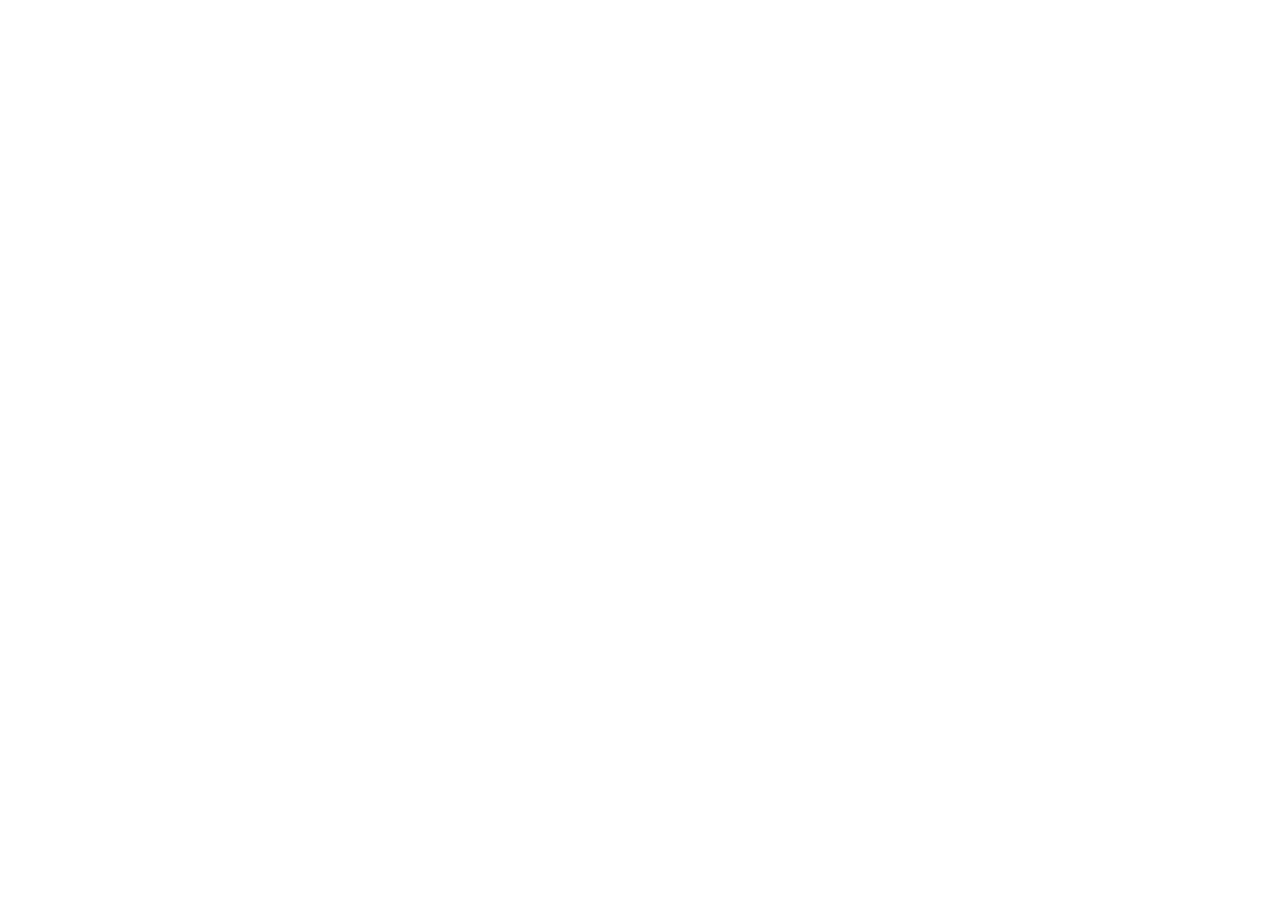
==== new-site/index.html @ 735139dc "Updates" ====
<!doctype html>
<html lang="fr-CA">
  <head>
    <meta charset="UTF-8" />
    <link rel="icon" type="image/png" href="/sitewebclinique/new-site/assets/logo.png" />
    <meta name="viewport" content="width=device-width, initial-scale=1.0" />
    <meta name="description" content="Clinique dentaire Bouche Art - Dre Kathy Bouchard. Dentisterie familiale et esthétique à Ste-Anne-de-Beaupré. Urgences acceptées." />
    <title>Clinique Dentaire Bouche Art - Sainte-Anne-de-Beaupré</title>
    <script type="module" crossorigin src="/sitewebclinique/new-site/assets/index-D2GzhaZu.js"></script>
    <link rel="stylesheet" crossorigin href="/sitewebclinique/new-site/assets/index--TI2cCKN.css">
  </head>
  <body>
    <div id="root"></div>
  </body>
</html>
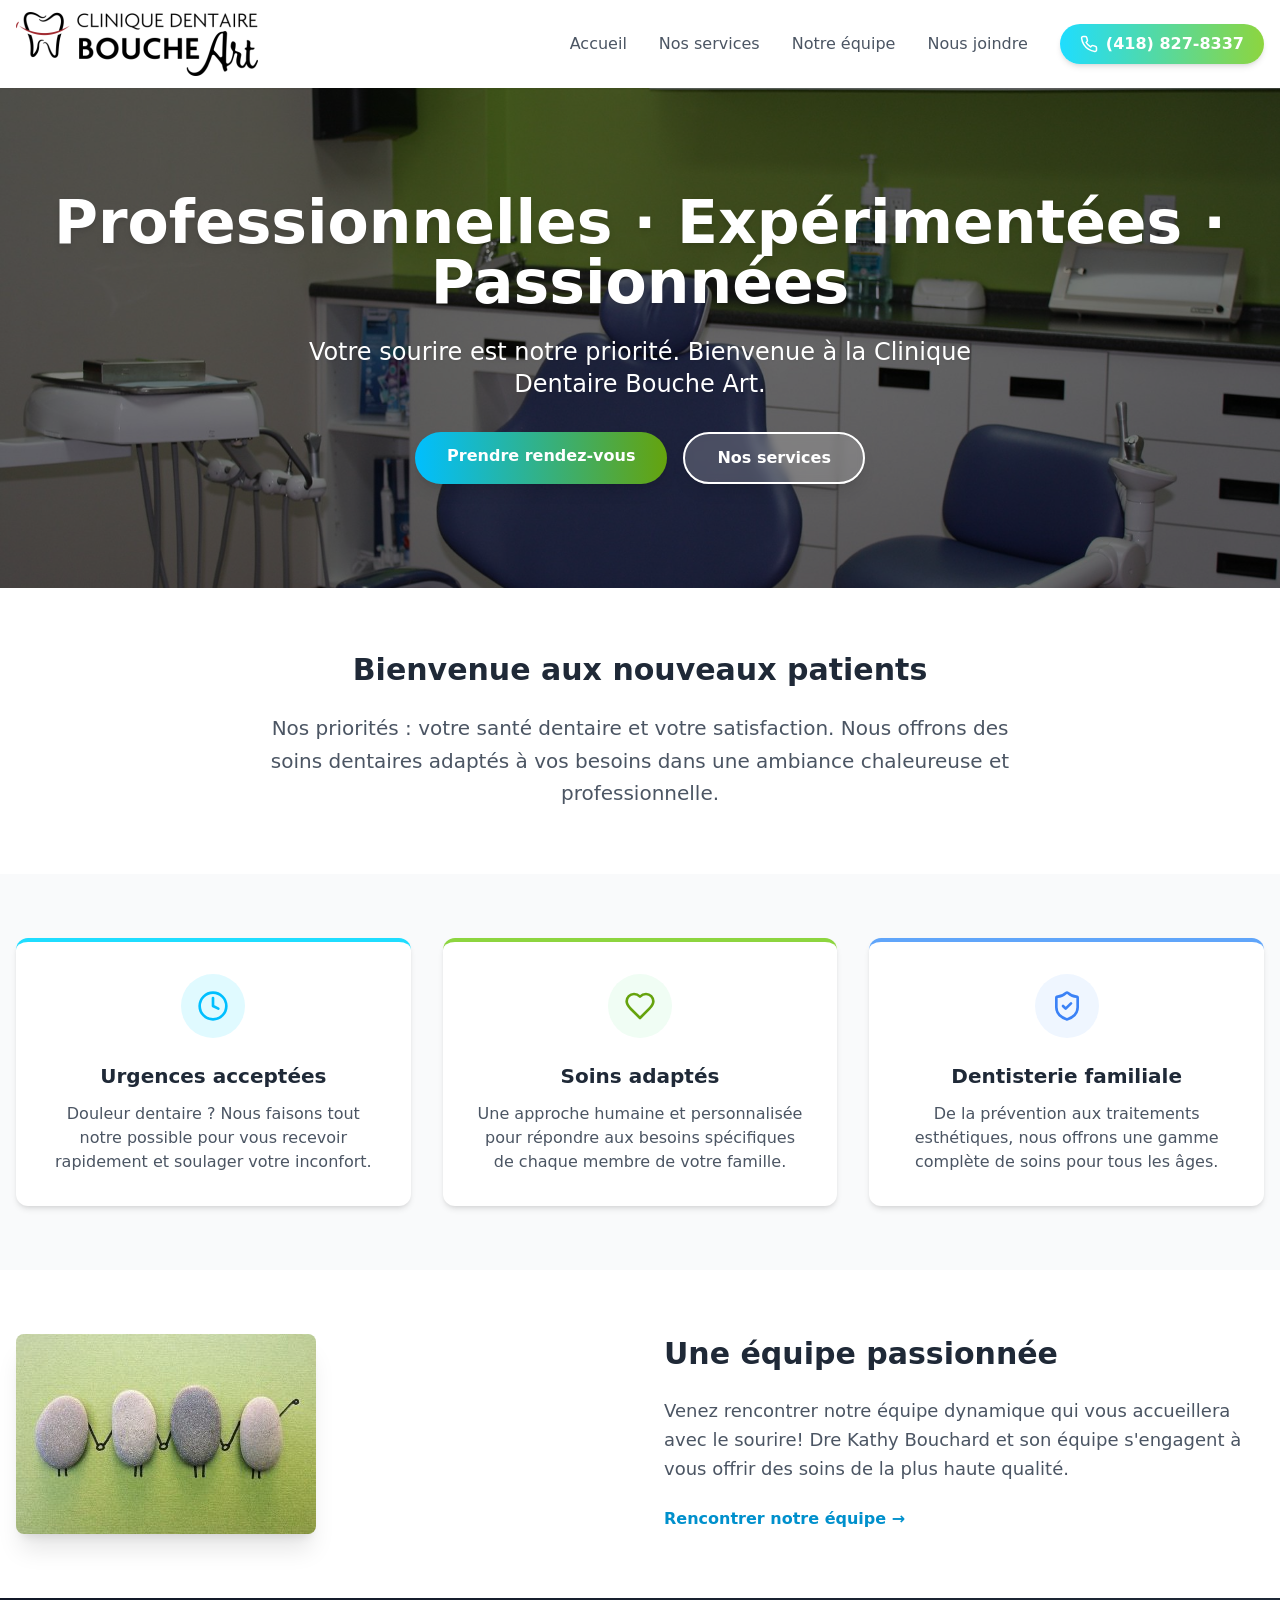
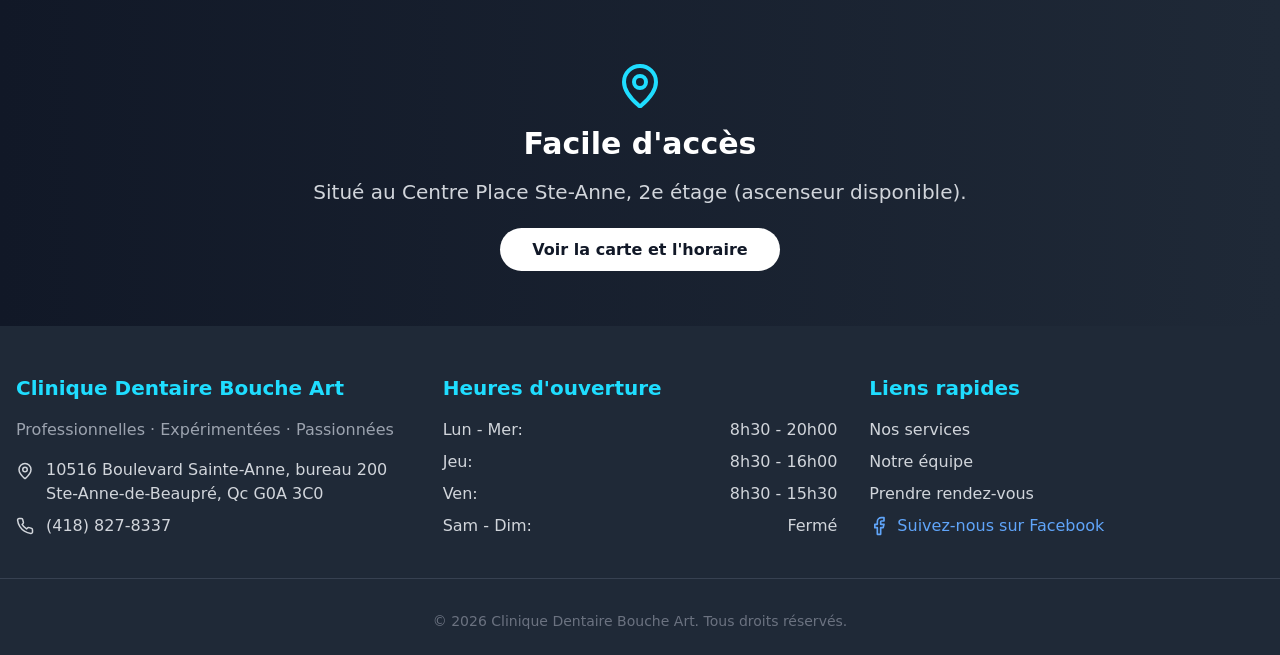
==== commit 48b538ff: "Updates" ====
--- a/new-site/index.html
+++ b/new-site/index.html
@@ -2,12 +2,12 @@
 <html lang="fr-CA">
   <head>
     <meta charset="UTF-8" />
-    <link rel="icon" type="image/png" href="/sitewebclinique/new-site/assets/logo.png" />
+    <link rel="icon" type="image/png" href="assets/logo.png" />
     <meta name="viewport" content="width=device-width, initial-scale=1.0" />
     <meta name="description" content="Clinique dentaire Bouche Art - Dre Kathy Bouchard. Dentisterie familiale et esthétique à Ste-Anne-de-Beaupré. Urgences acceptées." />
     <title>Clinique Dentaire Bouche Art - Sainte-Anne-de-Beaupré</title>
-    <script type="module" crossorigin src="/sitewebclinique/new-site/assets/index-D2GzhaZu.js"></script>
-    <link rel="stylesheet" crossorigin href="/sitewebclinique/new-site/assets/index--TI2cCKN.css">
+    <script type="module" crossorigin src="./assets/index-dnM2ivyN.js"></script>
+    <link rel="stylesheet" crossorigin href="./assets/index--TI2cCKN.css">
   </head>
   <body>
     <div id="root"></div>
--- a/new-site/assets/index--TI2cCKN.css
+++ b/new-site/assets/index--TI2cCKN.css
@@ -0,0 +1 @@
+*,:before,:after{--tw-border-spacing-x: 0;--tw-border-spacing-y: 0;--tw-translate-x: 0;--tw-translate-y: 0;--tw-rotate: 0;--tw-skew-x: 0;--tw-skew-y: 0;--tw-scale-x: 1;--tw-scale-y: 1;--tw-pan-x: ;--tw-pan-y: ;--tw-pinch-zoom: ;--tw-scroll-snap-strictness: proximity;--tw-gradient-from-position: ;--tw-gradient-via-position: ;--tw-gradient-to-position: ;--tw-ordinal: ;--tw-slashed-zero: ;--tw-numeric-figure: ;--tw-numeric-spacing: ;--tw-numeric-fraction: ;--tw-ring-inset: ;--tw-ring-offset-width: 0px;--tw-ring-offset-color: #fff;--tw-ring-color: rgb(59 130 246 / .5);--tw-ring-offset-shadow: 0 0 #0000;--tw-ring-shadow: 0 0 #0000;--tw-shadow: 0 0 #0000;--tw-shadow-colored: 0 0 #0000;--tw-blur: ;--tw-brightness: ;--tw-contrast: ;--tw-grayscale: ;--tw-hue-rotate: ;--tw-invert: ;--tw-saturate: ;--tw-sepia: ;--tw-drop-shadow: ;--tw-backdrop-blur: ;--tw-backdrop-brightness: ;--tw-backdrop-contrast: ;--tw-backdrop-grayscale: ;--tw-backdrop-hue-rotate: ;--tw-backdrop-invert: ;--tw-backdrop-opacity: ;--tw-backdrop-saturate: ;--tw-backdrop-sepia: ;--tw-contain-size: ;--tw-contain-layout: ;--tw-contain-paint: ;--tw-contain-style: }::backdrop{--tw-border-spacing-x: 0;--tw-border-spacing-y: 0;--tw-translate-x: 0;--tw-translate-y: 0;--tw-rotate: 0;--tw-skew-x: 0;--tw-skew-y: 0;--tw-scale-x: 1;--tw-scale-y: 1;--tw-pan-x: ;--tw-pan-y: ;--tw-pinch-zoom: ;--tw-scroll-snap-strictness: proximity;--tw-gradient-from-position: ;--tw-gradient-via-position: ;--tw-gradient-to-position: ;--tw-ordinal: ;--tw-slashed-zero: ;--tw-numeric-figure: ;--tw-numeric-spacing: ;--tw-numeric-fraction: ;--tw-ring-inset: ;--tw-ring-offset-width: 0px;--tw-ring-offset-color: #fff;--tw-ring-color: rgb(59 130 246 / .5);--tw-ring-offset-shadow: 0 0 #0000;--tw-ring-shadow: 0 0 #0000;--tw-shadow: 0 0 #0000;--tw-shadow-colored: 0 0 #0000;--tw-blur: ;--tw-brightness: ;--tw-contrast: ;--tw-grayscale: ;--tw-hue-rotate: ;--tw-invert: ;--tw-saturate: ;--tw-sepia: ;--tw-drop-shadow: ;--tw-backdrop-blur: ;--tw-backdrop-brightness: ;--tw-backdrop-contrast: ;--tw-backdrop-grayscale: ;--tw-backdrop-hue-rotate: ;--tw-backdrop-invert: ;--tw-backdrop-opacity: ;--tw-backdrop-saturate: ;--tw-backdrop-sepia: ;--tw-contain-size: ;--tw-contain-layout: ;--tw-contain-paint: ;--tw-contain-style: }*,:before,:after{box-sizing:border-box;border-width:0;border-style:solid;border-color:#e5e7eb}:before,:after{--tw-content: ""}html,:host{line-height:1.5;-webkit-text-size-adjust:100%;-moz-tab-size:4;-o-tab-size:4;tab-size:4;font-family:Inter,system-ui,sans-serif;font-feature-settings:normal;font-variation-settings:normal;-webkit-tap-highlight-color:transparent}body{margin:0;line-height:inherit}hr{height:0;color:inherit;border-top-width:1px}abbr:where([title]){-webkit-text-decoration:underline dotted;text-decoration:underline dotted}h1,h2,h3,h4,h5,h6{font-size:inherit;font-weight:inherit}a{color:inherit;text-decoration:inherit}b,strong{font-weight:bolder}code,kbd,samp,pre{font-family:ui-monospace,SFMono-Regular,Menlo,Monaco,Consolas,Liberation Mono,Courier New,monospace;font-feature-settings:normal;font-variation-settings:normal;font-size:1em}small{font-size:80%}sub,sup{font-size:75%;line-height:0;position:relative;vertical-align:baseline}sub{bottom:-.25em}sup{top:-.5em}table{text-indent:0;border-color:inherit;border-collapse:collapse}button,input,optgroup,select,textarea{font-family:inherit;font-feature-settings:inherit;font-variation-settings:inherit;font-size:100%;font-weight:inherit;line-height:inherit;letter-spacing:inherit;color:inherit;margin:0;padding:0}button,select{text-transform:none}button,input:where([type=button]),input:where([type=reset]),input:where([type=submit]){-webkit-appearance:button;background-color:transparent;background-image:none}:-moz-focusring{outline:auto}:-moz-ui-invalid{box-shadow:none}progress{vertical-align:baseline}::-webkit-inner-spin-button,::-webkit-outer-spin-button{height:auto}[type=search]{-webkit-appearance:textfield;outline-offset:-2px}::-webkit-search-decoration{-webkit-appearance:none}::-webkit-file-upload-button{-webkit-appearance:button;font:inherit}summary{display:list-item}blockquote,dl,dd,h1,h2,h3,h4,h5,h6,hr,figure,p,pre{margin:0}fieldset{margin:0;padding:0}legend{padding:0}ol,ul,menu{list-style:none;margin:0;padding:0}dialog{padding:0}textarea{resize:vertical}input::-moz-placeholder,textarea::-moz-placeholder{opacity:1;color:#9ca3af}input::placeholder,textarea::placeholder{opacity:1;color:#9ca3af}button,[role=button]{cursor:pointer}:disabled{cursor:default}img,svg,video,canvas,audio,iframe,embed,object{display:block;vertical-align:middle}img,video{max-width:100%;height:auto}[hidden]:where(:not([hidden=until-found])){display:none}.container{width:100%}@media(min-width:640px){.container{max-width:640px}}@media(min-width:768px){.container{max-width:768px}}@media(min-width:1024px){.container{max-width:1024px}}@media(min-width:1280px){.container{max-width:1280px}}@media(min-width:1536px){.container{max-width:1536px}}.absolute{position:absolute}.relative{position:relative}.sticky{position:sticky}.inset-0{top:0;right:0;bottom:0;left:0}.bottom-4{bottom:1rem}.left-4{left:1rem}.top-0{top:0}.z-0{z-index:0}.z-10{z-index:10}.z-50{z-index:50}.mx-auto{margin-left:auto;margin-right:auto}.mb-1{margin-bottom:.25rem}.mb-16{margin-bottom:4rem}.mb-2{margin-bottom:.5rem}.mb-3{margin-bottom:.75rem}.mb-4{margin-bottom:1rem}.mb-6{margin-bottom:1.5rem}.mb-8{margin-bottom:2rem}.mt-1{margin-top:.25rem}.mt-4{margin-top:1rem}.mt-8{margin-top:2rem}.block{display:block}.flex{display:flex}.inline-flex{display:inline-flex}.grid{display:grid}.hidden{display:none}.h-12{height:3rem}.h-16{height:4rem}.h-64{height:16rem}.h-80{height:20rem}.h-\[500px\]{height:500px}.h-full{height:100%}.min-h-screen{min-height:100vh}.w-16{width:4rem}.w-48{width:12rem}.w-full{width:100%}.max-w-2xl{max-width:42rem}.max-w-3xl{max-width:48rem}.max-w-4xl{max-width:56rem}.max-w-5xl{max-width:64rem}.shrink-0{flex-shrink:0}.flex-grow{flex-grow:1}.transform{transform:translate(var(--tw-translate-x),var(--tw-translate-y)) rotate(var(--tw-rotate)) skew(var(--tw-skew-x)) skewY(var(--tw-skew-y)) scaleX(var(--tw-scale-x)) scaleY(var(--tw-scale-y))}.animate-fade-in{animation:fadeIn .5s ease-out}.list-disc{list-style-type:disc}.flex-col{flex-direction:column}.items-start{align-items:flex-start}.items-center{align-items:center}.justify-center{justify-content:center}.justify-between{justify-content:space-between}.gap-12{gap:3rem}.gap-2{gap:.5rem}.gap-3{gap:.75rem}.gap-4{gap:1rem}.gap-6{gap:1.5rem}.gap-8{gap:2rem}.space-y-1>:not([hidden])~:not([hidden]){--tw-space-y-reverse: 0;margin-top:calc(.25rem * calc(1 - var(--tw-space-y-reverse)));margin-bottom:calc(.25rem * var(--tw-space-y-reverse))}.space-y-2>:not([hidden])~:not([hidden]){--tw-space-y-reverse: 0;margin-top:calc(.5rem * calc(1 - var(--tw-space-y-reverse)));margin-bottom:calc(.5rem * var(--tw-space-y-reverse))}.space-y-4>:not([hidden])~:not([hidden]){--tw-space-y-reverse: 0;margin-top:calc(1rem * calc(1 - var(--tw-space-y-reverse)));margin-bottom:calc(1rem * var(--tw-space-y-reverse))}.space-y-6>:not([hidden])~:not([hidden]){--tw-space-y-reverse: 0;margin-top:calc(1.5rem * calc(1 - var(--tw-space-y-reverse)));margin-bottom:calc(1.5rem * var(--tw-space-y-reverse))}.space-y-8>:not([hidden])~:not([hidden]){--tw-space-y-reverse: 0;margin-top:calc(2rem * calc(1 - var(--tw-space-y-reverse)));margin-bottom:calc(2rem * var(--tw-space-y-reverse))}.overflow-hidden{overflow:hidden}.break-all{word-break:break-all}.rounded-full{border-radius:9999px}.rounded-lg{border-radius:.5rem}.rounded-xl{border-radius:.75rem}.border{border-width:1px}.border-2{border-width:2px}.border-b{border-bottom-width:1px}.border-t{border-top-width:1px}.border-t-4{border-top-width:4px}.border-blue-400{--tw-border-opacity: 1;border-color:rgb(96 165 250 / var(--tw-border-opacity, 1))}.border-cyan-400{--tw-border-opacity: 1;border-color:rgb(31 221 255 / var(--tw-border-opacity, 1))}.border-gray-100{--tw-border-opacity: 1;border-color:rgb(243 244 246 / var(--tw-border-opacity, 1))}.border-gray-300{--tw-border-opacity: 1;border-color:rgb(209 213 219 / var(--tw-border-opacity, 1))}.border-gray-700{--tw-border-opacity: 1;border-color:rgb(55 65 81 / var(--tw-border-opacity, 1))}.border-green-400{--tw-border-opacity: 1;border-color:rgb(141 213 63 / var(--tw-border-opacity, 1))}.border-white{--tw-border-opacity: 1;border-color:rgb(255 255 255 / var(--tw-border-opacity, 1))}.bg-black{--tw-bg-opacity: 1;background-color:rgb(0 0 0 / var(--tw-bg-opacity, 1))}.bg-blue-100{--tw-bg-opacity: 1;background-color:rgb(219 234 254 / var(--tw-bg-opacity, 1))}.bg-blue-50{--tw-bg-opacity: 1;background-color:rgb(239 246 255 / var(--tw-bg-opacity, 1))}.bg-cyan-100{--tw-bg-opacity: 1;background-color:rgb(184 243 255 / var(--tw-bg-opacity, 1))}.bg-cyan-50{--tw-bg-opacity: 1;background-color:rgb(224 250 255 / var(--tw-bg-opacity, 1))}.bg-cyan-600{--tw-bg-opacity: 1;background-color:rgb(0 144 204 / var(--tw-bg-opacity, 1))}.bg-gray-100{--tw-bg-opacity: 1;background-color:rgb(243 244 246 / var(--tw-bg-opacity, 1))}.bg-gray-200{--tw-bg-opacity: 1;background-color:rgb(229 231 235 / var(--tw-bg-opacity, 1))}.bg-gray-50{--tw-bg-opacity: 1;background-color:rgb(249 250 251 / var(--tw-bg-opacity, 1))}.bg-gray-800{--tw-bg-opacity: 1;background-color:rgb(31 41 55 / var(--tw-bg-opacity, 1))}.bg-gray-900{--tw-bg-opacity: 1;background-color:rgb(17 24 39 / var(--tw-bg-opacity, 1))}.bg-green-100{--tw-bg-opacity: 1;background-color:rgb(220 252 231 / var(--tw-bg-opacity, 1))}.bg-green-50{--tw-bg-opacity: 1;background-color:rgb(240 253 244 / var(--tw-bg-opacity, 1))}.bg-orange-100{--tw-bg-opacity: 1;background-color:rgb(255 237 213 / var(--tw-bg-opacity, 1))}.bg-white{--tw-bg-opacity: 1;background-color:rgb(255 255 255 / var(--tw-bg-opacity, 1))}.bg-opacity-20{--tw-bg-opacity: .2}.bg-opacity-50{--tw-bg-opacity: .5}.bg-gradient-to-r{background-image:linear-gradient(to right,var(--tw-gradient-stops))}.bg-gradient-to-t{background-image:linear-gradient(to top,var(--tw-gradient-stops))}.from-black\/50{--tw-gradient-from: rgb(0 0 0 / .5) var(--tw-gradient-from-position);--tw-gradient-to: rgb(0 0 0 / 0) var(--tw-gradient-to-position);--tw-gradient-stops: var(--tw-gradient-from), var(--tw-gradient-to)}.from-cyan-400{--tw-gradient-from: #1fddff var(--tw-gradient-from-position);--tw-gradient-to: rgb(31 221 255 / 0) var(--tw-gradient-to-position);--tw-gradient-stops: var(--tw-gradient-from), var(--tw-gradient-to)}.from-cyan-500{--tw-gradient-from: #00bfff var(--tw-gradient-from-position);--tw-gradient-to: rgb(0 191 255 / 0) var(--tw-gradient-to-position);--tw-gradient-stops: var(--tw-gradient-from), var(--tw-gradient-to)}.from-gray-50{--tw-gradient-from: #f9fafb var(--tw-gradient-from-position);--tw-gradient-to: rgb(249 250 251 / 0) var(--tw-gradient-to-position);--tw-gradient-stops: var(--tw-gradient-from), var(--tw-gradient-to)}.from-gray-900{--tw-gradient-from: #111827 var(--tw-gradient-from-position);--tw-gradient-to: rgb(17 24 39 / 0) var(--tw-gradient-to-position);--tw-gradient-stops: var(--tw-gradient-from), var(--tw-gradient-to)}.to-gray-800{--tw-gradient-to: #1f2937 var(--tw-gradient-to-position)}.to-green-400{--tw-gradient-to: #8dd53f var(--tw-gradient-to-position)}.to-green-500{--tw-gradient-to: #65a30d var(--tw-gradient-to-position)}.to-transparent{--tw-gradient-to: transparent var(--tw-gradient-to-position)}.to-white{--tw-gradient-to: #fff var(--tw-gradient-to-position)}.bg-cover{background-size:cover}.bg-center{background-position:center}.object-cover{-o-object-fit:cover;object-fit:cover}.p-2{padding:.5rem}.p-3{padding:.75rem}.p-4{padding:1rem}.p-6{padding:1.5rem}.p-8{padding:2rem}.px-4{padding-left:1rem;padding-right:1rem}.px-5{padding-left:1.25rem;padding-right:1.25rem}.px-6{padding-left:1.5rem;padding-right:1.5rem}.px-8{padding-left:2rem;padding-right:2rem}.py-16{padding-top:4rem;padding-bottom:4rem}.py-2{padding-top:.5rem;padding-bottom:.5rem}.py-3{padding-top:.75rem;padding-bottom:.75rem}.pb-4{padding-bottom:1rem}.pb-6{padding-bottom:1.5rem}.pl-5{padding-left:1.25rem}.pt-12{padding-top:3rem}.pt-6{padding-top:1.5rem}.pt-8{padding-top:2rem}.text-left{text-align:left}.text-center{text-align:center}.text-justify{text-align:justify}.font-sans{font-family:Inter,system-ui,sans-serif}.text-2xl{font-size:1.5rem;line-height:2rem}.text-3xl{font-size:1.875rem;line-height:2.25rem}.text-4xl{font-size:2.25rem;line-height:2.5rem}.text-lg{font-size:1.125rem;line-height:1.75rem}.text-sm{font-size:.875rem;line-height:1.25rem}.text-xl{font-size:1.25rem;line-height:1.75rem}.font-bold{font-weight:700}.font-light{font-weight:300}.font-medium{font-weight:500}.leading-relaxed{line-height:1.625}.text-blue-400{--tw-text-opacity: 1;color:rgb(96 165 250 / var(--tw-text-opacity, 1))}.text-blue-500{--tw-text-opacity: 1;color:rgb(59 130 246 / var(--tw-text-opacity, 1))}.text-blue-600{--tw-text-opacity: 1;color:rgb(37 99 235 / var(--tw-text-opacity, 1))}.text-cyan-400{--tw-text-opacity: 1;color:rgb(31 221 255 / var(--tw-text-opacity, 1))}.text-cyan-500{--tw-text-opacity: 1;color:rgb(0 191 255 / var(--tw-text-opacity, 1))}.text-cyan-600{--tw-text-opacity: 1;color:rgb(0 144 204 / var(--tw-text-opacity, 1))}.text-gray-300{--tw-text-opacity: 1;color:rgb(209 213 219 / var(--tw-text-opacity, 1))}.text-gray-400{--tw-text-opacity: 1;color:rgb(156 163 175 / var(--tw-text-opacity, 1))}.text-gray-500{--tw-text-opacity: 1;color:rgb(107 114 128 / var(--tw-text-opacity, 1))}.text-gray-600{--tw-text-opacity: 1;color:rgb(75 85 99 / var(--tw-text-opacity, 1))}.text-gray-700{--tw-text-opacity: 1;color:rgb(55 65 81 / var(--tw-text-opacity, 1))}.text-gray-800{--tw-text-opacity: 1;color:rgb(31 41 55 / var(--tw-text-opacity, 1))}.text-gray-900{--tw-text-opacity: 1;color:rgb(17 24 39 / var(--tw-text-opacity, 1))}.text-green-500{--tw-text-opacity: 1;color:rgb(101 163 13 / var(--tw-text-opacity, 1))}.text-green-600{--tw-text-opacity: 1;color:rgb(77 124 15 / var(--tw-text-opacity, 1))}.text-orange-600{--tw-text-opacity: 1;color:rgb(234 88 12 / var(--tw-text-opacity, 1))}.text-white{--tw-text-opacity: 1;color:rgb(255 255 255 / var(--tw-text-opacity, 1))}.opacity-90{opacity:.9}.shadow-lg{--tw-shadow: 0 10px 15px -3px rgb(0 0 0 / .1), 0 4px 6px -4px rgb(0 0 0 / .1);--tw-shadow-colored: 0 10px 15px -3px var(--tw-shadow-color), 0 4px 6px -4px var(--tw-shadow-color);box-shadow:var(--tw-ring-offset-shadow, 0 0 #0000),var(--tw-ring-shadow, 0 0 #0000),var(--tw-shadow)}.shadow-md{--tw-shadow: 0 4px 6px -1px rgb(0 0 0 / .1), 0 2px 4px -2px rgb(0 0 0 / .1);--tw-shadow-colored: 0 4px 6px -1px var(--tw-shadow-color), 0 2px 4px -2px var(--tw-shadow-color);box-shadow:var(--tw-ring-offset-shadow, 0 0 #0000),var(--tw-ring-shadow, 0 0 #0000),var(--tw-shadow)}.shadow-sm{--tw-shadow: 0 1px 2px 0 rgb(0 0 0 / .05);--tw-shadow-colored: 0 1px 2px 0 var(--tw-shadow-color);box-shadow:var(--tw-ring-offset-shadow, 0 0 #0000),var(--tw-ring-shadow, 0 0 #0000),var(--tw-shadow)}.shadow-xl{--tw-shadow: 0 20px 25px -5px rgb(0 0 0 / .1), 0 8px 10px -6px rgb(0 0 0 / .1);--tw-shadow-colored: 0 20px 25px -5px var(--tw-shadow-color), 0 8px 10px -6px var(--tw-shadow-color);box-shadow:var(--tw-ring-offset-shadow, 0 0 #0000),var(--tw-ring-shadow, 0 0 #0000),var(--tw-shadow)}.outline-none{outline:2px solid transparent;outline-offset:2px}.drop-shadow-md{--tw-drop-shadow: drop-shadow(0 4px 3px rgb(0 0 0 / .07)) drop-shadow(0 2px 2px rgb(0 0 0 / .06));filter:var(--tw-blur) var(--tw-brightness) var(--tw-contrast) var(--tw-grayscale) var(--tw-hue-rotate) var(--tw-invert) var(--tw-saturate) var(--tw-sepia) var(--tw-drop-shadow)}.drop-shadow-sm{--tw-drop-shadow: drop-shadow(0 1px 1px rgb(0 0 0 / .05));filter:var(--tw-blur) var(--tw-brightness) var(--tw-contrast) var(--tw-grayscale) var(--tw-hue-rotate) var(--tw-invert) var(--tw-saturate) var(--tw-sepia) var(--tw-drop-shadow)}.backdrop-blur-sm{--tw-backdrop-blur: blur(4px);-webkit-backdrop-filter:var(--tw-backdrop-blur) var(--tw-backdrop-brightness) var(--tw-backdrop-contrast) var(--tw-backdrop-grayscale) var(--tw-backdrop-hue-rotate) var(--tw-backdrop-invert) var(--tw-backdrop-opacity) var(--tw-backdrop-saturate) var(--tw-backdrop-sepia);backdrop-filter:var(--tw-backdrop-blur) var(--tw-backdrop-brightness) var(--tw-backdrop-contrast) var(--tw-backdrop-grayscale) var(--tw-backdrop-hue-rotate) var(--tw-backdrop-invert) var(--tw-backdrop-opacity) var(--tw-backdrop-saturate) var(--tw-backdrop-sepia)}.transition{transition-property:color,background-color,border-color,text-decoration-color,fill,stroke,opacity,box-shadow,transform,filter,backdrop-filter;transition-timing-function:cubic-bezier(.4,0,.2,1);transition-duration:.15s}.transition-all{transition-property:all;transition-timing-function:cubic-bezier(.4,0,.2,1);transition-duration:.15s}.transition-colors{transition-property:color,background-color,border-color,text-decoration-color,fill,stroke;transition-timing-function:cubic-bezier(.4,0,.2,1);transition-duration:.15s}.transition-shadow{transition-property:box-shadow;transition-timing-function:cubic-bezier(.4,0,.2,1);transition-duration:.15s}.transition-transform{transition-property:transform;transition-timing-function:cubic-bezier(.4,0,.2,1);transition-duration:.15s}.duration-500{transition-duration:.5s}.animate-fade-in{animation:fadeIn .5s ease-in-out}@keyframes fadeIn{0%{opacity:0;transform:translateY(10px)}to{opacity:1;transform:translateY(0)}}html{scroll-behavior:smooth}.hover\:scale-105:hover{--tw-scale-x: 1.05;--tw-scale-y: 1.05;transform:translate(var(--tw-translate-x),var(--tw-translate-y)) rotate(var(--tw-rotate)) skew(var(--tw-skew-x)) skewY(var(--tw-skew-y)) scaleX(var(--tw-scale-x)) scaleY(var(--tw-scale-y))}.hover\:bg-cyan-50:hover{--tw-bg-opacity: 1;background-color:rgb(224 250 255 / var(--tw-bg-opacity, 1))}.hover\:bg-cyan-700:hover{--tw-bg-opacity: 1;background-color:rgb(0 112 160 / var(--tw-bg-opacity, 1))}.hover\:bg-opacity-30:hover{--tw-bg-opacity: .3}.hover\:from-cyan-50:hover{--tw-gradient-from: #e0faff var(--tw-gradient-from-position);--tw-gradient-to: rgb(224 250 255 / 0) var(--tw-gradient-to-position);--tw-gradient-stops: var(--tw-gradient-from), var(--tw-gradient-to)}.hover\:from-cyan-600:hover{--tw-gradient-from: #0090cc var(--tw-gradient-from-position);--tw-gradient-to: rgb(0 144 204 / 0) var(--tw-gradient-to-position);--tw-gradient-stops: var(--tw-gradient-from), var(--tw-gradient-to)}.hover\:to-green-600:hover{--tw-gradient-to: #4d7c0f var(--tw-gradient-to-position)}.hover\:to-white:hover{--tw-gradient-to: #fff var(--tw-gradient-to-position)}.hover\:text-blue-300:hover{--tw-text-opacity: 1;color:rgb(147 197 253 / var(--tw-text-opacity, 1))}.hover\:text-blue-600:hover{--tw-text-opacity: 1;color:rgb(37 99 235 / var(--tw-text-opacity, 1))}.hover\:text-blue-800:hover{--tw-text-opacity: 1;color:rgb(30 64 175 / var(--tw-text-opacity, 1))}.hover\:text-cyan-400:hover{--tw-text-opacity: 1;color:rgb(31 221 255 / var(--tw-text-opacity, 1))}.hover\:text-cyan-500:hover{--tw-text-opacity: 1;color:rgb(0 191 255 / var(--tw-text-opacity, 1))}.hover\:text-cyan-700:hover{--tw-text-opacity: 1;color:rgb(0 112 160 / var(--tw-text-opacity, 1))}.hover\:text-green-600:hover{--tw-text-opacity: 1;color:rgb(77 124 15 / var(--tw-text-opacity, 1))}.hover\:text-white:hover{--tw-text-opacity: 1;color:rgb(255 255 255 / var(--tw-text-opacity, 1))}.hover\:shadow-lg:hover{--tw-shadow: 0 10px 15px -3px rgb(0 0 0 / .1), 0 4px 6px -4px rgb(0 0 0 / .1);--tw-shadow-colored: 0 10px 15px -3px var(--tw-shadow-color), 0 4px 6px -4px var(--tw-shadow-color);box-shadow:var(--tw-ring-offset-shadow, 0 0 #0000),var(--tw-ring-shadow, 0 0 #0000),var(--tw-shadow)}.hover\:shadow-xl:hover{--tw-shadow: 0 20px 25px -5px rgb(0 0 0 / .1), 0 8px 10px -6px rgb(0 0 0 / .1);--tw-shadow-colored: 0 20px 25px -5px var(--tw-shadow-color), 0 8px 10px -6px var(--tw-shadow-color);box-shadow:var(--tw-ring-offset-shadow, 0 0 #0000),var(--tw-ring-shadow, 0 0 #0000),var(--tw-shadow)}.focus\:border-transparent:focus{border-color:transparent}.focus\:outline-none:focus{outline:2px solid transparent;outline-offset:2px}.focus\:ring-2:focus{--tw-ring-offset-shadow: var(--tw-ring-inset) 0 0 0 var(--tw-ring-offset-width) var(--tw-ring-offset-color);--tw-ring-shadow: var(--tw-ring-inset) 0 0 0 calc(2px + var(--tw-ring-offset-width)) var(--tw-ring-color);box-shadow:var(--tw-ring-offset-shadow),var(--tw-ring-shadow),var(--tw-shadow, 0 0 #0000)}.focus\:ring-cyan-500:focus{--tw-ring-opacity: 1;--tw-ring-color: rgb(0 191 255 / var(--tw-ring-opacity, 1))}.group:hover .group-hover\:scale-105{--tw-scale-x: 1.05;--tw-scale-y: 1.05;transform:translate(var(--tw-translate-x),var(--tw-translate-y)) rotate(var(--tw-rotate)) skew(var(--tw-skew-x)) skewY(var(--tw-skew-y)) scaleX(var(--tw-scale-x)) scaleY(var(--tw-scale-y))}.group:hover .group-hover\:bg-blue-100{--tw-bg-opacity: 1;background-color:rgb(219 234 254 / var(--tw-bg-opacity, 1))}.group:hover .group-hover\:bg-cyan-100{--tw-bg-opacity: 1;background-color:rgb(184 243 255 / var(--tw-bg-opacity, 1))}.group:hover .group-hover\:bg-green-100{--tw-bg-opacity: 1;background-color:rgb(220 252 231 / var(--tw-bg-opacity, 1))}@media(min-width:640px){.sm\:flex-row{flex-direction:row}}@media(min-width:768px){.md\:block{display:block}.md\:flex{display:flex}.md\:hidden{display:none}.md\:h-16{height:4rem}.md\:h-full{height:100%}.md\:w-1\/2{width:50%}.md\:w-1\/3{width:33.333333%}.md\:w-2\/3{width:66.666667%}.md\:grid-cols-2{grid-template-columns:repeat(2,minmax(0,1fr))}.md\:grid-cols-3{grid-template-columns:repeat(3,minmax(0,1fr))}.md\:flex-row{flex-direction:row}.md\:text-2xl{font-size:1.5rem;line-height:2rem}.md\:text-5xl{font-size:3rem;line-height:1}}@media(min-width:1024px){.lg\:grid-cols-2{grid-template-columns:repeat(2,minmax(0,1fr))}.lg\:text-6xl{font-size:3.75rem;line-height:1}}
